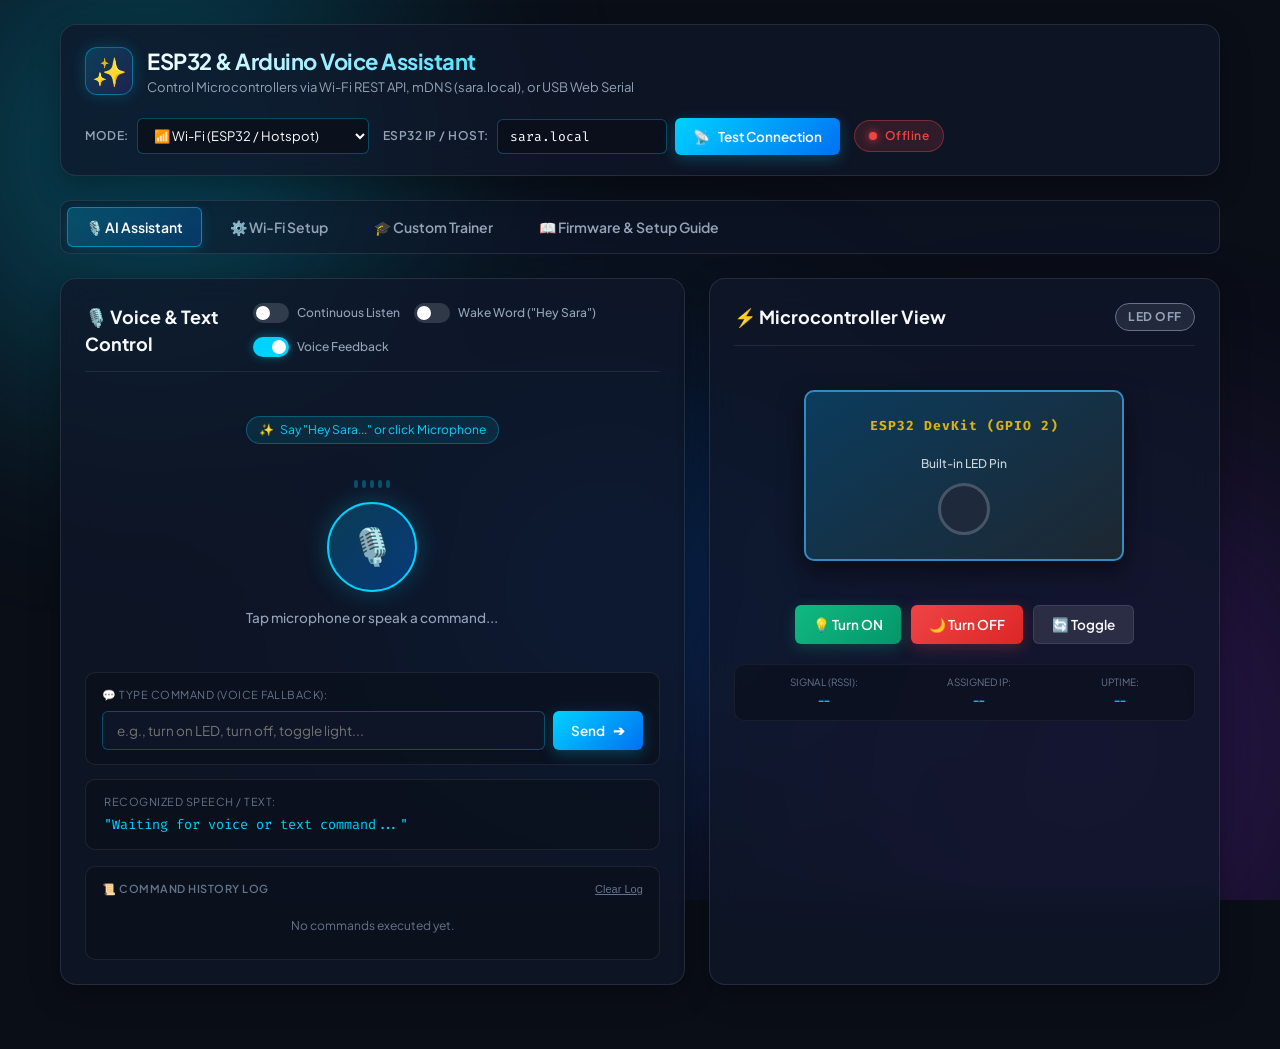
==== index.html @ 235792b2 "Add files via upload" ====
<!DOCTYPE html>
<html lang="en">
<head>
  <meta charset="UTF-8">
  <meta name="viewport" content="width=device-width, initial-scale=1.0">
  <title>ESP32 & Arduino AI Voice Assistant</title>
  <link rel="stylesheet" href="styles.css">
  <link rel="preconnect" href="https://fonts.googleapis.com">
  <link rel="preconnect" href="https://fonts.gstatic.com" crossorigin>
  <link href="https://fonts.googleapis.com/css2?family=Fira+Code:wght@400;500;600;700&family=Plus+Jakarta+Sans:wght@300;400;500;600;700;800&display=swap" rel="stylesheet">
</head>
<body>
  <!-- Animated Ambient Background -->
  <div class="app-background">
    <div class="bg-glow blob-1"></div>
    <div class="bg-glow blob-2"></div>
    <div class="bg-glow blob-3"></div>
  </div>

  <div class="app-container">
    <!-- Header Bar -->
    <header class="app-header">
      <div class="brand">
        <div class="logo-icon">✨</div>
        <div>
          <h1>ESP32 & Arduino Voice Assistant</h1>
          <p class="subtitle">Control Microcontrollers via Wi-Fi REST API, mDNS (sara.local), or USB Web Serial</p>
        </div>
      </div>

      <!-- Connection Mode & Status Bar -->
      <div class="connection-bar">
        <div class="control-mode-selector">
          <label for="connectionMode">Mode:</label>
          <select id="connectionMode" class="custom-select">
            <option value="wifi" selected>📶 Wi-Fi (ESP32 / Hotspot)</option>
            <option value="serial">🔌 USB Serial (Arduino / ESP32)</option>
          </select>
        </div>

        <!-- Wi-Fi Controls -->
        <div id="wifiControls" class="ip-selector">
          <label for="espIp">ESP32 IP / Host:</label>
          <input type="text" id="espIp" value="sara.local" placeholder="e.g. sara.local or 192.168.4.1">
          <button id="connectBtn" class="btn btn-primary">
            <span class="btn-icon">📡</span>
            <span class="btn-text">Test Connection</span>
          </button>
        </div>

        <!-- USB Serial Controls -->
        <div id="serialControls" class="serial-btn-container" style="display: none;">
          <select id="baudRateSelect" class="custom-select" style="width: 110px;">
            <option value="115200" selected>115200 Baud</option>
            <option value="9600">9600 Baud</option>
          </select>
          <button id="serialConnectBtn" class="btn btn-primary">
            <span class="btn-icon">🔌</span>
            <span class="btn-text">Connect USB</span>
          </button>
        </div>

        <!-- Connection Status Badge -->
        <div id="connectionStatusBadge" class="status-badge disconnected">
          <span class="status-dot"></span>
          <span id="statusBadgeText" class="status-text">Offline</span>
        </div>
      </div>
    </header>

    <!-- Navigation Tabs -->
    <nav class="nav-tabs">
      <button class="tab-btn active" data-tab="assistant">🎙️ AI Assistant</button>
      <button class="tab-btn" data-tab="wifi-setup">⚙️ Wi-Fi Setup</button>
      <button class="tab-btn" data-tab="trainer">🎓 Custom Trainer</button>
      <button class="tab-btn" data-tab="guide">📖 Firmware & Setup Guide</button>
    </nav>

    <!-- Main Content -->
    <main class="main-content">

      <!-- TAB 1: AI Assistant -->
      <section id="tab-assistant" class="tab-content active">
        <div class="dashboard-grid">
          <!-- Voice Control Card -->
          <div class="card glass-card voice-card">
            <div class="card-header">
              <h2>🎙️ Voice & Text Control</h2>
              <div class="header-toggles">
                <label class="toggle-switch" title="Keep microphone active continuously">
                  <input type="checkbox" id="continuousListenToggle">
                  <span class="slider"></span>
                  <span class="toggle-label">Continuous Listen</span>
                </label>
                <label class="toggle-switch">
                  <input type="checkbox" id="wakeWordToggle">
                  <span class="slider"></span>
                  <span class="toggle-label">Wake Word ("Hey Sara")</span>
                </label>
                <label class="toggle-switch">
                  <input type="checkbox" id="ttsToggle" checked>
                  <span class="slider"></span>
                  <span class="toggle-label">Voice Feedback</span>
                </label>
              </div>
            </div>

            <div class="voice-center">
              <div id="wakeBadge" class="wake-badge">
                <span class="wake-icon">✨</span>
                <span class="wake-text">Say "Hey Sara..." or click Microphone</span>
              </div>

              <!-- Animated Soundwave Visualizer -->
              <div id="soundwave" class="soundwave-container">
                <div class="bar"></div>
                <div class="bar"></div>
                <div class="bar"></div>
                <div class="bar"></div>
                <div class="bar"></div>
              </div>

              <button id="micBtn" class="mic-button" title="Click to start/stop voice listening">
                <div class="mic-icon">🎙️</div>
              </button>
              <div id="voiceStatus" class="voice-status">Tap microphone or speak a command...</div>
            </div>

            <!-- Text Command Fallback Input -->
            <div class="text-command-box">
              <label for="commandTextInput" class="text-command-label">💬 Type Command (Voice Fallback):</label>
              <div class="input-group">
                <input type="text" id="commandTextInput" placeholder="e.g., turn on LED, turn off, toggle light..." autocomplete="off">
                <button id="sendTextCommandBtn" class="btn btn-primary">
                  <span>Send</span> ➔
                </button>
              </div>
            </div>

            <div class="transcript-box">
              <span class="transcript-label">Recognized Speech / Text:</span>
              <p id="speechTranscript" class="transcript-text">"Waiting for voice or text command..."</p>
            </div>

            <!-- Voice Command History Log -->
            <div class="history-box">
              <div class="history-header">
                <span class="history-label">📜 Command History Log</span>
                <button id="clearHistoryBtn" class="btn-text-link">Clear Log</button>
              </div>
              <div id="voiceHistoryList" class="history-list">
                <div class="history-empty">No commands executed yet.</div>
              </div>
            </div>
          </div>

          <!-- Microcontroller Hardware View -->
          <div class="card glass-card hardware-card">
            <div class="card-header">
              <h2>⚡ Microcontroller View</h2>
              <div id="ledStateTag" class="led-tag off">LED OFF</div>
            </div>
            <div class="hardware-visual">
              <div class="arduino-board">
                <div class="board-label" id="boardLabel">ESP32 DevKit (GPIO 2)</div>
                <div class="led-container">
                  <div class="pin-label">Built-in LED Pin</div>
                  <div id="visualLed" class="virtual-led off">
                    <div class="led-glow"></div>
                  </div>
                </div>
              </div>
            </div>

            <!-- Manual Control Buttons -->
            <div class="manual-controls">
              <div class="btn-group">
                <button id="btnLedOn" class="btn btn-success">💡 Turn ON</button>
                <button id="btnLedOff" class="btn btn-danger">🌙 Turn OFF</button>
                <button id="btnLedToggle" class="btn btn-secondary">🔄 Toggle</button>
              </div>
            </div>

            <!-- Hardware Telemetry info -->
            <div class="telemetry-box" id="telemetryBox">
              <div class="telemetry-item">
                <span class="telemetry-label">Signal (RSSI):</span>
                <span id="telemetryRssi" class="telemetry-val">--</span>
              </div>
              <div class="telemetry-item">
                <span class="telemetry-label">Assigned IP:</span>
                <span id="telemetryIp" class="telemetry-val">--</span>
              </div>
              <div class="telemetry-item">
                <span class="telemetry-label">Uptime:</span>
                <span id="telemetryUptime" class="telemetry-val">--</span>
              </div>
            </div>
          </div>
        </div>
      </section>

      <!-- TAB 2: Wi-Fi Setup -->
      <section id="tab-wifi-setup" class="tab-content">
        <div class="card glass-card">
          <div class="card-header">
            <h2>⚙️ Configure ESP32 Wi-Fi Credentials</h2>
            <button id="rebootEsp32Btn" class="btn btn-secondary btn-sm" title="Reboot ESP32 hardware cleanly">
              🔄 Reboot Device
            </button>
          </div>
          <p class="subtitle" style="margin-bottom: 20px;">
            Send your Home Wi-Fi or Mobile Hotspot credentials directly to your ESP32 board over Wi-Fi or USB Serial.
            The board will save credentials to non-volatile flash storage and reboot cleanly.
          </p>

          <form id="wifiSetupForm">
            <div class="form-group">
              <label for="wifiSsid">Wi-Fi / Hotspot Network Name (SSID):</label>
              <input type="text" id="wifiSsid" placeholder="e.g. Home_WiFi or MyPhoneHotspot" required>
            </div>

            <div class="form-group">
              <label for="wifiPassword">Wi-Fi / Hotspot Password:</label>
              <input type="password" id="wifiPassword" placeholder="Password (leave empty if open network)">
            </div>

            <button type="submit" id="wifiSubmitBtn" class="btn btn-primary" style="width: 100%; margin-top: 10px;">
              📶 Save Credentials & Reboot ESP32
            </button>
          </form>

          <div id="wifiStatusMsg"></div>

          <div class="info-alert">
            <strong>Step-by-Step Wireless Setup & Auto-Reboot:</strong>
            <div class="guide-steps" style="margin-top: 12px;">
              <div class="step-card">
                <div class="step-num">1</div>
                <div class="step-content">
                  <strong>Power on ESP32</strong>
                  <p>Flash the updated ESP32 firmware from the Firmware Guide tab and power on your board.</p>
                </div>
              </div>
              <div class="step-card">
                <div class="step-num">2</div>
                <div class="step-content">
                  <strong>Connect to Access Point</strong>
                  <p>Connect your computer or phone to Wi-Fi: <code>ESP32_Sara_Setup</code> (Password: <code>12345678</code>).</p>
                </div>
              </div>
              <div class="step-card">
                <div class="step-num">3</div>
                <div class="step-content">
                  <strong>Send Credentials & Auto Reboot</strong>
                  <p>Set IP address to <code>192.168.4.1</code>, click <strong>Test Connection</strong>, enter your SSID/Password above, and submit. The board will reboot and register as <code>http://sara.local</code> on your Wi-Fi!</p>
                </div>
              </div>
            </div>
          </div>
        </div>
      </section>

      <!-- TAB 3: Custom Voice Trainer -->
      <section id="tab-trainer" class="tab-content">
        <div class="card glass-card">
          <div class="card-header">
            <h2>🎓 Custom Voice Command Trainer</h2>
          </div>
          <p class="subtitle" style="margin-bottom: 20px;">
            Add custom phrases and trigger actions (stored locally in your browser).
          </p>

          <form id="trainerForm">
            <div class="form-group">
              <label for="customPhrase">Spoken Phrase (Keyword or Trigger):</label>
              <input type="text" id="customPhrase" placeholder="e.g. ignite the lights, turn on matrix, night mode" required>
            </div>

            <div class="form-group">
              <label for="customAction">Trigger Action:</label>
              <select id="customAction">
                <option value="ON">💡 Turn LED ON</option>
                <option value="OFF">🌙 Turn LED OFF</option>
                <option value="TOGGLE">🔄 Toggle LED State</option>
              </select>
            </div>

            <button type="submit" id="addPhraseBtn" class="btn btn-primary">
              ➕ Add Command Rule
            </button>
          </form>

          <div id="trainerToast"></div>

          <div style="margin-top: 30px;">
            <h3 style="font-size: 16px; margin-bottom: 14px;">Active Voice Rules:</h3>
            <div id="phraseList">
              <!-- Dynamically populated via app.js -->
            </div>
          </div>
        </div>
      </section>

      <!-- TAB 4: Firmware & Setup Guide -->
      <section id="tab-guide" class="tab-content">
        <div class="setup-guide-container">
          <!-- ESP32 Instructions & Firmware Code -->
          <div class="card glass-card">
            <div class="card-header">
              <h2>📖 ESP32 DevKit Wiring & Firmware (with mDNS & Auto-Reboot)</h2>
            </div>
            
            <div class="guide-steps">
              <div class="step-card">
                <div class="step-num">1</div>
                <div class="step-content">
                  <strong>ESP32 Hardware Wiring</strong>
                  <p>The built-in LED on ESP32 DevKit is connected to <strong>GPIO 2</strong>. For external LED control, connect an LED with a 220Ω resistor between <strong>GPIO 2</strong> and <strong>GND</strong>.</p>
                </div>
              </div>

              <div class="step-card">
                <div class="step-num">2</div>
                <div class="step-content">
                  <strong>Flash Code via Arduino IDE</strong>
                  <p>In Arduino IDE, select <code>ESP32 Dev Module</code>, set Baud to <code>115200</code>, copy the code below, and click <strong>Upload</strong>. Open Serial Monitor (115200) to see connection logs.</p>
                </div>
              </div>
            </div>

            <div class="code-card">
              <div class="code-header">
                <span>📄 esp32_voice_assistant.ino</span>
                <button id="copyEsp32CodeBtn" class="btn btn-sm btn-primary">📋 Copy ESP32 Code</button>
              </div>
              <pre class="code-block"><code id="esp32CodeBlock">/*
  ========================================================================
  ESP32 AI Voice Assistant Firmware
  Features:
    - Non-Volatile Preferences storage for Wi-Fi SSID & Password
    - Automatic ESP.restart() after credential updates
    - mDNS support: Access via http://sara.local
    - Dual SoftAP + Station WiFi Mode with auto-reconnect fallback
    - Web Server REST API (/status, /led/on, /led/off, /led/toggle, /wifi/save, /reboot)
    - USB Web Serial command processor (115200 Baud)
  ========================================================================
*/
#include &lt;WiFi.h&gt;
#include &lt;WebServer.h&gt;
#include &lt;Preferences.h&gt;
#include &lt;ESPmDNS.h&gt;

#define LED_PIN 2

WebServer server(80);
Preferences preferences;

bool ledState = false;
String wifiSSID = "";
String wifiPASS = "";
unsigned long bootTime = 0;

void setLed(bool state) {
  ledState = state;
  digitalWrite(LED_PIN, ledState ? HIGH : LOW);
}

void sendCORSHeader() {
  server.sendHeader("Access-Control-Allow-Origin", "*");
  server.sendHeader("Access-Control-Allow-Methods", "GET, POST, OPTIONS");
  server.sendHeader("Access-Control-Allow-Headers", "*");
}

void handleStatus() {
  sendCORSHeader();
  unsigned long uptimeSec = (millis() - bootTime) / 1000;
  int rssi = WiFi.status() == WL_CONNECTED ? WiFi.RSSI() : 0;
  String ipStr = WiFi.status() == WL_CONNECTED ? WiFi.localIP().toString() : WiFi.softAPIP().toString();

  String json = "{";
  json += "\"status\":\"online\",";
  json += "\"led\":" + String(ledState ? 1 : 0) + ",";
  json += "\"wifi_connected\":" + String(WiFi.status() == WL_CONNECTED ? "true" : "false") + ",";
  json += "\"ip\":\"" + ipStr + "\",";
  json += "\"rssi\":" + String(rssi) + ",";
  json += "\"uptime\":" + String(uptimeSec);
  json += "}";

  server.send(200, "application/json", json);
}

void handleLedOn() {
  setLed(true);
  handleStatus();
}

void handleLedOff() {
  setLed(false);
  handleStatus();
}

void handleLedToggle() {
  setLed(!ledState);
  handleStatus();
}

void handleReboot() {
  sendCORSHeader();
  server.send(200, "application/json", "{\"status\":\"rebooting\",\"message\":\"ESP32 is restarting...\"}");
  delay(1000);
  ESP.restart();
}

void handleWifiSave() {
  sendCORSHeader();
  if (server.hasArg("ssid")) {
    wifiSSID = server.arg("ssid");
    wifiPASS = server.hasArg("pass") ? server.arg("pass") : "";

    preferences.begin("wifi_config", false);
    preferences.putString("ssid", wifiSSID);
    preferences.putString("pass", wifiPASS);
    preferences.end();

    server.send(200, "application/json", "{\"status\":\"saved\",\"message\":\"Credentials saved! ESP32 is restarting now...\"}");
    
    Serial.println("Wi-Fi Credentials Saved. Restarting ESP32...");
    delay(1500);
    ESP.restart();
  } else {
    server.send(400, "application/json", "{\"error\":\"Missing ssid parameter\"}");
  }
}

void setup() {
  Serial.begin(115200);
  pinMode(LED_PIN, OUTPUT);
  digitalWrite(LED_PIN, LOW);
  bootTime = millis();

  // Load saved Wi-Fi credentials from Flash Preferences
  preferences.begin("wifi_config", true);
  wifiSSID = preferences.getString("ssid", "");
  wifiPASS = preferences.getString("pass", "");
  preferences.end();

  // Enable AP Mode for initial setup
  WiFi.mode(WIFI_AP_STA);
  WiFi.softAP("ESP32_Sara_Setup", "12345678");
  Serial.println("------------------------------------------");
  Serial.println("SoftAP Started: ESP32_Sara_Setup (Pass: 12345678)");
  Serial.println("AP IP address: " + WiFi.softAPIP().toString());

  // If Wi-Fi credentials saved, attempt to connect to router
  if (wifiSSID.length() &gt; 0) {
    Serial.println("Connecting to Wi-Fi SSID: " + wifiSSID);
    WiFi.begin(wifiSSID.c_str(), wifiPASS.c_str());

    int attempts = 0;
    while (WiFi.status() != WL_CONNECTED &amp;&amp; attempts &lt; 20) {
      delay(500);
      Serial.print(".");
      attempts++;
    }

    if (WiFi.status() == WL_CONNECTED) {
      Serial.println("\n✅ Wi-Fi Connected!");
      Serial.println("Station IP: " + WiFi.localIP().toString());
    } else {
      Serial.println("\n⚠️ Wi-Fi connection timed out. SoftAP remains active.");
    }
  }

  // Start mDNS responder (allows http://sara.local access)
  if (MDNS.begin("sara")) {
    Serial.println("✨ mDNS responder started: http://sara.local");
  }

  // Define HTTP REST endpoints
  server.on("/status", HTTP_GET, handleStatus);
  server.on("/led/on", HTTP_GET, handleLedOn);
  server.on("/led/off", HTTP_GET, handleLedOff);
  server.on("/led/toggle", HTTP_GET, handleLedToggle);
  server.on("/wifi/save", HTTP_GET, handleWifiSave);
  server.on("/reboot", HTTP_GET, handleReboot);

  // Enable CORS preflight OPTIONS request handling
  server.onNotFound([]() {
    if (server.method() == HTTP_OPTIONS) {
      sendCORSHeader();
      server.send(204);
    } else {
      server.send(404, "text/plain", "Not found");
    }
  });

  server.begin();
  Serial.println("🚀 HTTP Web Server Started.");
  Serial.println("------------------------------------------");
}

void loop() {
  server.handleClient();

  // Process incoming USB Serial commands
  if (Serial.available() &gt; 0) {
    String cmd = Serial.readStringUntil('\n');
    cmd.trim();
    cmd.toUpperCase();

    if (cmd == "LED_ON" || cmd == "ON" || cmd == "1") {
      setLed(true);
      Serial.println("STATUS:ON");
    } else if (cmd == "LED_OFF" || cmd == "OFF" || cmd == "0") {
      setLed(false);
      Serial.println("STATUS:OFF");
    } else if (cmd == "LED_TOGGLE" || cmd == "TOGGLE") {
      setLed(!ledState);
      Serial.println(ledState ? "STATUS:ON" : "STATUS:OFF");
    } else if (cmd == "STATUS") {
      Serial.println(ledState ? "STATUS:ON" : "STATUS:OFF");
    } else if (cmd == "REBOOT") {
      Serial.println("Rebooting ESP32...");
      delay(500);
      ESP.restart();
    } else if (cmd.startsWith("WIFI:")) {
      int commaPos = cmd.indexOf(',');
      if (commaPos &gt; 5) {
        String ssid = cmd.substring(5, commaPos);
        String pass = cmd.substring(commaPos + 1);
        preferences.begin("wifi_config", false);
        preferences.putString("ssid", ssid);
        preferences.putString("pass", pass);
        preferences.end();
        Serial.println("WIFI_SAVED:" + ssid + ". Restarting...");
        delay(1000);
        ESP.restart();
      }
    }
  }
}</code></pre>
            </div>
          </div>

          <!-- Arduino Uno Instructions & Firmware Code -->
          <div class="card glass-card">
            <div class="card-header">
              <h2>🔌 Arduino Uno / Nano USB Serial Firmware</h2>
            </div>
            
            <p style="color: var(--text-muted); font-size: 14px; margin-bottom: 15px;">
              If using an Arduino Uno or Nano (ATmega328P without Wi-Fi), connect via USB cable, set baud rate to <code>115200</code> or <code>9600</code>, and upload the sketch below.
            </p>

            <div class="code-card">
              <div class="code-header">
                <span>📄 arduino_led_control.ino</span>
                <button id="copyArduinoCodeBtn" class="btn btn-sm btn-primary">📋 Copy Arduino Code</button>
              </div>
              <pre class="code-block"><code id="arduinoCodeBlock">/*
  Arduino Uno / Nano AI Voice Assistant - Web Serial Sketch
  Baud rate: 115200
*/
const int LED_PIN = LED_BUILTIN; // Pin 13 on Arduino Uno
bool ledState = false;

void setup() {
  Serial.begin(115200);
  pinMode(LED_PIN, OUTPUT);
  digitalWrite(LED_PIN, LOW);
  Serial.println("ARDUINO UNO VOICE CONTROL READY");
  Serial.println("STATUS:OFF");
}

void loop() {
  if (Serial.available() &gt; 0) {
    String input = Serial.readStringUntil('\n');
    input.trim();
    input.toUpperCase();

    if (input == "1" || input == "ON" || input == "LED_ON") {
      setLedState(true);
    } else if (input == "0" || input == "OFF" || input == "LED_OFF") {
      setLedState(false);
    } else if (input == "TOGGLE" || input == "T" || input == "LED_TOGGLE") {
      setLedState(!ledState);
    } else if (input == "STATUS" || input == "S") {
      reportStatus();
    }
  }
}

void setLedState(bool state) {
  ledState = state;
  digitalWrite(LED_PIN, ledState ? HIGH : LOW);
  reportStatus();
}

void reportStatus() {
  if (ledState) {
    Serial.println("STATUS:ON");
  } else {
    Serial.println("STATUS:OFF");
  }
}</code></pre>
            </div>
          </div>
        </div>
      </section>

    </main>
  </div>

  <script src="app.js"></script>
</body>
</html>
---- styles.css ----
/* ==========================================================================
   ESP32 / Arduino AI Voice Assistant - Modern Dark Glassmorphic Theme
   ========================================================================== */

:root {
  --bg-dark: #0a0e17;
  --card-bg: rgba(15, 23, 42, 0.75);
  --card-border: rgba(255, 255, 255, 0.1);
  --glass-glow: rgba(0, 210, 255, 0.15);
  
  --primary: #00d2ff;
  --primary-hover: #00b4db;
  --primary-glow: rgba(0, 210, 255, 0.4);
  
  --success: #10b981;
  --success-glow: rgba(16, 185, 129, 0.4);
  --danger: #ef4444;
  --danger-glow: rgba(239, 68, 68, 0.4);
  --warning: #f59e0b;
  
  --text-main: #f8fafc;
  --text-muted: #94a3b8;
  --text-dim: #64748b;
  
  --font-sans: 'Plus Jakarta Sans', -apple-system, BlinkMacSystemFont, sans-serif;
  --font-mono: 'Fira Code', monospace;
  
  --radius-lg: 16px;
  --radius-md: 10px;
  --radius-sm: 6px;
  
  --transition: all 0.25s cubic-bezier(0.4, 0, 0.2, 1);
}

/* --- Base & Reset --- */
* {
  box-sizing: border-box;
  margin: 0;
  padding: 0;
}

body {
  font-family: var(--font-sans);
  background-color: var(--bg-dark);
  color: var(--text-main);
  min-height: 100vh;
  position: relative;
  overflow-x: hidden;
  line-height: 1.5;
}

/* --- Ambient Animated Background --- */
.app-background {
  position: fixed;
  inset: 0;
  z-index: -1;
  overflow: hidden;
  pointer-events: none;
}

.bg-glow {
  position: absolute;
  border-radius: 50%;
  filter: blur(120px);
  opacity: 0.25;
  animation: floatBlob 20s infinite alternate ease-in-out;
}

.blob-1 {
  width: 500px;
  height: 500px;
  background: #00d2ff;
  top: -100px;
  left: -100px;
}

.blob-2 {
  width: 600px;
  height: 600px;
  background: #7928ca;
  bottom: -150px;
  right: -100px;
  animation-delay: -7s;
}

.blob-3 {
  width: 450px;
  height: 450px;
  background: #0070f3;
  top: 40%;
  left: 30%;
  animation-delay: -14s;
}

@keyframes floatBlob {
  0% { transform: translate(0, 0) scale(1); }
  50% { transform: translate(60px, 40px) scale(1.1); }
  100% { transform: translate(-40px, 80px) scale(0.9); }
}

/* --- Layout Container --- */
.app-container {
  max-width: 1200px;
  margin: 0 auto;
  padding: 24px 20px 40px 20px;
}

/* --- Header --- */
.app-header {
  display: flex;
  flex-wrap: wrap;
  align-items: center;
  justify-content: space-between;
  gap: 20px;
  padding: 20px 24px;
  background: var(--card-bg);
  backdrop-filter: blur(16px);
  -webkit-backdrop-filter: blur(16px);
  border: 1px solid var(--card-border);
  border-radius: var(--radius-lg);
  margin-bottom: 24px;
  box-shadow: 0 10px 30px rgba(0, 0, 0, 0.3);
}

.brand {
  display: flex;
  align-items: center;
  gap: 14px;
}

.logo-icon {
  font-size: 28px;
  width: 48px;
  height: 48px;
  border-radius: 12px;
  background: linear-gradient(135deg, rgba(0, 210, 255, 0.2), rgba(121, 40, 202, 0.2));
  border: 1px solid rgba(0, 210, 255, 0.4);
  display: flex;
  align-items: center;
  justify-content: center;
  box-shadow: 0 0 15px rgba(0, 210, 255, 0.2);
}

.brand h1 {
  font-size: 22px;
  font-weight: 700;
  letter-spacing: -0.5px;
  background: linear-gradient(135deg, #ffffff 0%, var(--primary) 100%);
  -webkit-background-clip: text;
  -webkit-text-fill-color: transparent;
}

.subtitle {
  font-size: 13px;
  color: var(--text-muted);
}

/* --- Connection Bar --- */
.connection-bar {
  display: flex;
  align-items: center;
  gap: 14px;
  flex-wrap: wrap;
}

.control-mode-selector,
.ip-selector,
.serial-btn-container {
  display: flex;
  align-items: center;
  gap: 8px;
}

.control-mode-selector label,
.ip-selector label {
  font-size: 12px;
  font-weight: 600;
  color: var(--text-muted);
  text-transform: uppercase;
  letter-spacing: 0.5px;
}

.custom-select,
.ip-selector input {
  background: rgba(10, 15, 26, 0.8);
  border: 1px solid rgba(0, 210, 255, 0.3);
  color: #fff;
  padding: 8px 12px;
  border-radius: var(--radius-sm);
  font-family: var(--font-sans);
  font-size: 13px;
  outline: none;
  transition: var(--transition);
}

.ip-selector input {
  font-family: var(--font-mono);
  width: 170px;
}

.custom-select:focus,
.custom-select:hover,
.ip-selector input:focus {
  border-color: var(--primary);
  box-shadow: 0 0 10px var(--primary-glow);
}

.custom-select option {
  background: #0f172a;
  color: #fff;
}

/* Status Badge */
.status-badge {
  display: inline-flex;
  align-items: center;
  gap: 8px;
  padding: 6px 14px;
  border-radius: 20px;
  font-size: 12px;
  font-weight: 600;
  letter-spacing: 0.5px;
  transition: var(--transition);
}

.status-dot {
  width: 8px;
  height: 8px;
  border-radius: 50%;
}

.status-badge.connected {
  background: rgba(16, 185, 129, 0.15);
  border: 1px solid rgba(16, 185, 129, 0.4);
  color: var(--success);
}

.status-badge.connected .status-dot {
  background: var(--success);
  box-shadow: 0 0 10px var(--success);
}

.status-badge.disconnected {
  background: rgba(239, 68, 68, 0.15);
  border: 1px solid rgba(239, 68, 68, 0.4);
  color: var(--danger);
}

.status-badge.disconnected .status-dot {
  background: var(--danger);
  box-shadow: 0 0 8px var(--danger);
}

/* --- Navigation Tabs --- */
.nav-tabs {
  display: flex;
  gap: 10px;
  margin-bottom: 24px;
  background: rgba(15, 23, 42, 0.5);
  padding: 6px;
  border-radius: var(--radius-md);
  border: 1px solid var(--card-border);
  overflow-x: auto;
}

.tab-btn {
  background: transparent;
  border: none;
  color: var(--text-muted);
  padding: 10px 18px;
  font-family: var(--font-sans);
  font-size: 14px;
  font-weight: 600;
  border-radius: var(--radius-sm);
  cursor: pointer;
  transition: var(--transition);
  white-space: nowrap;
  display: flex;
  align-items: center;
  gap: 8px;
}

.tab-btn:hover {
  color: var(--text-main);
  background: rgba(255, 255, 255, 0.05);
}

.tab-btn.active {
  color: #fff;
  background: linear-gradient(135deg, rgba(0, 210, 255, 0.25), rgba(0, 112, 243, 0.25));
  border: 1px solid rgba(0, 210, 255, 0.5);
  box-shadow: 0 4px 15px rgba(0, 210, 255, 0.15);
}

/* --- Main Content Grid --- */
.tab-content {
  display: none;
  opacity: 0;
  transform: translateY(10px);
  transition: opacity 0.3s ease, transform 0.3s ease;
}

.tab-content.active {
  display: block;
  opacity: 1;
  transform: translateY(0);
}

.dashboard-grid {
  display: grid;
  grid-template-columns: 1.1fr 0.9fr;
  gap: 24px;
}

@media (max-width: 900px) {
  .dashboard-grid {
    grid-template-columns: 1fr;
  }
}

/* --- Glass Cards --- */
.card {
  background: var(--card-bg);
  backdrop-filter: blur(16px);
  -webkit-backdrop-filter: blur(16px);
  border: 1px solid var(--card-border);
  border-radius: var(--radius-lg);
  padding: 24px;
  box-shadow: 0 10px 30px rgba(0, 0, 0, 0.3);
  margin-bottom: 24px;
}

.card-header {
  display: flex;
  justify-content: space-between;
  align-items: center;
  margin-bottom: 20px;
  padding-bottom: 14px;
  border-bottom: 1px solid rgba(255, 255, 255, 0.08);
}

.card-header h2 {
  font-size: 18px;
  font-weight: 700;
  display: flex;
  align-items: center;
  gap: 10px;
  color: var(--text-main);
}

.header-toggles {
  display: flex;
  align-items: center;
  gap: 14px;
  flex-wrap: wrap;
}

/* --- Toggle Switches --- */
.toggle-switch {
  display: inline-flex;
  align-items: center;
  gap: 8px;
  cursor: pointer;
  user-select: none;
}

.toggle-switch input {
  display: none;
}

.toggle-switch .slider {
  width: 36px;
  height: 20px;
  background: rgba(255, 255, 255, 0.15);
  border-radius: 20px;
  position: relative;
  transition: var(--transition);
}

.toggle-switch .slider::before {
  content: '';
  position: absolute;
  width: 14px;
  height: 14px;
  border-radius: 50%;
  background: #fff;
  top: 3px;
  left: 3px;
  transition: var(--transition);
}

.toggle-switch input:checked + .slider {
  background: var(--primary);
  box-shadow: 0 0 10px var(--primary-glow);
}

.toggle-switch input:checked + .slider::before {
  transform: translateX(16px);
}

.toggle-label {
  font-size: 12px;
  color: var(--text-muted);
  font-weight: 500;
}

/* --- Voice Control Center --- */
.voice-center {
  display: flex;
  flex-direction: column;
  align-items: center;
  justify-content: center;
  padding: 24px 10px;
  text-align: center;
}

.wake-badge {
  display: inline-flex;
  align-items: center;
  gap: 6px;
  background: rgba(0, 210, 255, 0.1);
  border: 1px solid rgba(0, 210, 255, 0.3);
  padding: 4px 12px;
  border-radius: 20px;
  font-size: 12px;
  color: var(--primary);
  margin-bottom: 16px;
}

/* Soundwave Equalizer Animation */
.soundwave-container {
  display: flex;
  align-items: flex-end;
  justify-content: center;
  gap: 4px;
  height: 28px;
  margin-bottom: 14px;
  opacity: 0.3;
  transition: var(--transition);
}

.soundwave-container.active {
  opacity: 1;
}

.soundwave-container .bar {
  width: 4px;
  height: 8px;
  background: var(--primary);
  border-radius: 4px;
  transition: height 0.15s ease;
}

.soundwave-container.active .bar {
  animation: soundwave 1s infinite ease-in-out alternate;
}

.soundwave-container.active .bar:nth-child(1) { animation-delay: 0.1s; }
.soundwave-container.active .bar:nth-child(2) { animation-delay: 0.3s; }
.soundwave-container.active .bar:nth-child(3) { animation-delay: 0.2s; }
.soundwave-container.active .bar:nth-child(4) { animation-delay: 0.4s; }
.soundwave-container.active .bar:nth-child(5) { animation-delay: 0.15s; }

@keyframes soundwave {
  0% { height: 6px; background: var(--primary); }
  50% { height: 26px; background: #38bdf8; }
  100% { height: 12px; background: #818cf8; }
}

.mic-button {
  width: 90px;
  height: 90px;
  border-radius: 50%;
  background: linear-gradient(135deg, rgba(0, 210, 255, 0.2), rgba(0, 112, 243, 0.4));
  border: 2px solid var(--primary);
  color: #fff;
  font-size: 36px;
  cursor: pointer;
  position: relative;
  display: flex;
  align-items: center;
  justify-content: center;
  transition: var(--transition);
  box-shadow: 0 0 25px rgba(0, 210, 255, 0.25);
  margin-bottom: 16px;
}

.mic-button:hover {
  transform: scale(1.05);
  box-shadow: 0 0 35px rgba(0, 210, 255, 0.4);
}

.mic-button.active {
  background: linear-gradient(135deg, #ef4444, #dc2626);
  border-color: #f87171;
  animation: micPulse 1.5s infinite;
}

@keyframes micPulse {
  0% { box-shadow: 0 0 0 0 rgba(239, 68, 68, 0.7); }
  70% { box-shadow: 0 0 0 20px rgba(239, 68, 68, 0); }
  100% { box-shadow: 0 0 0 0 rgba(239, 68, 68, 0); }
}

.voice-status {
  font-size: 13.5px;
  color: var(--text-muted);
  min-height: 24px;
  font-weight: 500;
}

/* Text Command Input Fallback Box */
.text-command-box {
  margin-top: 16px;
  background: rgba(10, 15, 26, 0.6);
  border: 1px solid rgba(255, 255, 255, 0.08);
  padding: 14px 16px;
  border-radius: var(--radius-md);
}

.text-command-label {
  display: block;
  font-size: 11px;
  text-transform: uppercase;
  letter-spacing: 0.5px;
  color: var(--text-dim);
  margin-bottom: 8px;
}

.input-group {
  display: flex;
  gap: 8px;
}

.input-group input {
  flex: 1;
  background: rgba(15, 23, 42, 0.8);
  border: 1px solid rgba(0, 210, 255, 0.3);
  padding: 10px 14px;
  border-radius: var(--radius-sm);
  color: #fff;
  font-family: var(--font-sans);
  font-size: 13.5px;
  outline: none;
  transition: var(--transition);
}

.input-group input:focus {
  border-color: var(--primary);
  box-shadow: 0 0 10px var(--primary-glow);
}

.transcript-box {
  background: rgba(10, 15, 26, 0.6);
  border: 1px solid rgba(255, 255, 255, 0.08);
  padding: 14px 18px;
  border-radius: var(--radius-md);
  margin-top: 14px;
}

.transcript-label {
  display: block;
  font-size: 11px;
  text-transform: uppercase;
  letter-spacing: 0.5px;
  color: var(--text-dim);
  margin-bottom: 4px;
}

.transcript-text {
  font-family: var(--font-mono);
  font-size: 13.5px;
  color: var(--primary);
}

/* History Box */
.history-box {
  margin-top: 16px;
  background: rgba(10, 15, 26, 0.6);
  border: 1px solid rgba(255, 255, 255, 0.08);
  padding: 14px 16px;
  border-radius: var(--radius-md);
}

.history-header {
  display: flex;
  justify-content: space-between;
  align-items: center;
  margin-bottom: 10px;
}

.history-label {
  font-size: 11px;
  text-transform: uppercase;
  letter-spacing: 0.5px;
  color: var(--text-dim);
  font-weight: 600;
}

.btn-text-link {
  background: none;
  border: none;
  color: var(--text-dim);
  font-size: 11px;
  cursor: pointer;
  text-decoration: underline;
}

.btn-text-link:hover {
  color: var(--danger);
}

.history-list {
  max-height: 140px;
  overflow-y: auto;
  display: flex;
  flex-direction: column;
  gap: 6px;
}

.history-item {
  display: flex;
  justify-content: space-between;
  align-items: center;
  background: rgba(15, 23, 42, 0.8);
  padding: 6px 12px;
  border-radius: var(--radius-sm);
  font-size: 12px;
  border: 1px solid rgba(255, 255, 255, 0.04);
}

.history-cmd {
  font-family: var(--font-mono);
  color: var(--text-main);
}

.history-time {
  font-size: 10px;
  color: var(--text-dim);
}

.history-badge {
  font-size: 10px;
  font-weight: 700;
  padding: 2px 6px;
  border-radius: 4px;
  text-transform: uppercase;
}

.history-empty {
  font-size: 12px;
  color: var(--text-dim);
  text-align: center;
  padding: 10px;
}

/* --- Hardware View --- */
.led-tag {
  padding: 4px 12px;
  border-radius: 20px;
  font-size: 12px;
  font-weight: 700;
  letter-spacing: 0.5px;
}

.led-tag.on {
  background: rgba(16, 185, 129, 0.2);
  color: var(--success);
  border: 1px solid var(--success);
  box-shadow: 0 0 10px var(--success-glow);
}

.led-tag.off {
  background: rgba(148, 163, 184, 0.15);
  color: var(--text-muted);
  border: 1px solid var(--text-dim);
}

.hardware-visual {
  display: flex;
  justify-content: center;
  padding: 24px 10px;
}

.arduino-board {
  width: 100%;
  max-width: 320px;
  background: linear-gradient(145deg, #0b3c5d, #1d2731);
  border: 2px solid #328cc1;
  border-radius: var(--radius-md);
  padding: 24px;
  position: relative;
  box-shadow: 0 10px 25px rgba(0, 0, 0, 0.5);
  text-align: center;
}

.board-label {
  font-family: var(--font-mono);
  font-size: 13px;
  font-weight: 700;
  color: #d9b310;
  letter-spacing: 1px;
  margin-bottom: 20px;
}

.led-container {
  display: flex;
  flex-direction: column;
  align-items: center;
  gap: 10px;
}

.pin-label {
  font-size: 12px;
  color: #c9d6df;
  font-weight: 500;
}

.virtual-led {
  width: 52px;
  height: 52px;
  border-radius: 50%;
  background: #334155;
  border: 3px solid #64748b;
  position: relative;
  transition: var(--transition);
}

.virtual-led.on {
  background: #10b981;
  border-color: #34d399;
  box-shadow: 0 0 35px #10b981, inset 0 0 15px #a7f3d0;
}

.virtual-led.off {
  background: #1e293b;
  border-color: #475569;
}

.manual-controls {
  margin-top: 20px;
}

.btn-group {
  display: flex;
  gap: 10px;
  justify-content: center;
}

.telemetry-box {
  margin-top: 20px;
  display: flex;
  justify-content: space-around;
  background: rgba(10, 15, 26, 0.6);
  padding: 10px;
  border-radius: var(--radius-md);
  border: 1px solid rgba(255, 255, 255, 0.05);
}

.telemetry-item {
  display: flex;
  flex-direction: column;
  align-items: center;
  gap: 2px;
}

.telemetry-label {
  font-size: 10px;
  color: var(--text-dim);
  text-transform: uppercase;
}

.telemetry-val {
  font-family: var(--font-mono);
  font-size: 12px;
  color: var(--primary);
  font-weight: 600;
}

/* --- Button System --- */
.btn {
  display: inline-flex;
  align-items: center;
  justify-content: center;
  gap: 8px;
  padding: 10px 18px;
  font-family: var(--font-sans);
  font-size: 13.5px;
  font-weight: 600;
  border-radius: var(--radius-sm);
  border: none;
  cursor: pointer;
  transition: var(--transition);
  text-decoration: none;
}

.btn-primary {
  background: linear-gradient(135deg, var(--primary), #0070f3);
  color: #fff;
  box-shadow: 0 4px 15px rgba(0, 210, 255, 0.25);
}

.btn-primary:hover {
  transform: translateY(-2px);
  box-shadow: 0 6px 20px rgba(0, 210, 255, 0.4);
}

.btn-success {
  background: linear-gradient(135deg, #10b981, #059669);
  color: #fff;
  box-shadow: 0 4px 15px rgba(16, 185, 129, 0.25);
}

.btn-success:hover {
  transform: translateY(-2px);
  box-shadow: 0 6px 20px rgba(16, 185, 129, 0.4);
}

.btn-danger {
  background: linear-gradient(135deg, #ef4444, #dc2626);
  color: #fff;
  box-shadow: 0 4px 15px rgba(239, 68, 68, 0.25);
}

.btn-danger:hover {
  transform: translateY(-2px);
  box-shadow: 0 6px 20px rgba(239, 68, 68, 0.4);
}

.btn-secondary {
  background: rgba(255, 255, 255, 0.1);
  color: var(--text-main);
  border: 1px solid var(--card-border);
}

.btn-secondary:hover {
  background: rgba(255, 255, 255, 0.2);
}

.btn-sm {
  padding: 6px 12px;
  font-size: 12px;
}

/* --- Form Controls --- */
.form-group {
  margin-bottom: 16px;
}

.form-group label {
  display: block;
  font-size: 12px;
  font-weight: 600;
  text-transform: uppercase;
  color: var(--text-muted);
  margin-bottom: 8px;
  letter-spacing: 0.5px;
}

.form-group input,
.form-group select {
  width: 100%;
  padding: 12px 14px;
  background: rgba(10, 15, 26, 0.7);
  border: 1px solid rgba(255, 255, 255, 0.12);
  border-radius: var(--radius-sm);
  color: #fff;
  font-family: var(--font-sans);
  font-size: 14px;
  outline: none;
  transition: var(--transition);
}

.form-group input:focus,
.form-group select:focus {
  border-color: var(--primary);
  box-shadow: 0 0 10px var(--primary-glow);
}

.form-group select option {
  background: #0f172a;
  color: #fff;
}

/* Toast Messages */
.toast-msg {
  padding: 12px 16px;
  border-radius: var(--radius-sm);
  font-size: 13.5px;
  margin-top: 14px;
  animation: fadeIn 0.3s ease;
}

.toast-success {
  background: rgba(16, 185, 129, 0.2);
  border: 1px solid var(--success);
  color: #34d399;
}

.toast-error {
  background: rgba(239, 68, 68, 0.2);
  border: 1px solid var(--danger);
  color: #f87171;
}

@keyframes fadeIn {
  from { opacity: 0; transform: translateY(-6px); }
  to { opacity: 1; transform: translateY(0); }
}

/* --- Active Voice Rules & Delete Buttons --- */
.rule-item {
  display: flex;
  align-items: center;
  justify-content: space-between;
  padding: 12px 16px;
  background: rgba(10, 15, 26, 0.5);
  border: 1px solid rgba(255, 255, 255, 0.06);
  border-radius: var(--radius-sm);
  margin-bottom: 8px;
  transition: var(--transition);
}

.rule-item:hover {
  border-color: rgba(0, 210, 255, 0.3);
  background: rgba(10, 15, 26, 0.8);
}

.rule-phrases {
  font-weight: 500;
  color: #e2e8f0;
}

.rule-action-badge {
  font-size: 12px;
  font-weight: 700;
  padding: 3px 8px;
  border-radius: 4px;
  text-transform: uppercase;
  margin-left: 10px;
}

.action-on {
  background: rgba(16, 185, 129, 0.2);
  color: #34d399;
  border: 1px solid rgba(16, 185, 129, 0.4);
}

.action-off {
  background: rgba(239, 68, 68, 0.2);
  color: #f87171;
  border: 1px solid rgba(239, 68, 68, 0.4);
}

.action-toggle {
  background: rgba(0, 210, 255, 0.2);
  color: #38bdf8;
  border: 1px solid rgba(0, 210, 255, 0.4);
}

.delete-rule-btn {
  background: transparent;
  border: none;
  color: var(--text-dim);
  cursor: pointer;
  padding: 4px 8px;
  border-radius: 4px;
  font-size: 14px;
  transition: var(--transition);
}

.delete-rule-btn:hover {
  color: var(--danger);
  background: rgba(239, 68, 68, 0.15);
}

/* --- Setup Guide Layout & Step Cards --- */
.setup-guide-container {
  display: flex;
  flex-direction: column;
  gap: 24px;
}

.guide-steps {
  display: flex;
  flex-direction: column;
  gap: 14px;
  margin-top: 16px;
}

.step-card {
  display: flex;
  align-items: flex-start;
  gap: 16px;
  background: rgba(10, 15, 26, 0.6);
  border: 1px solid rgba(255, 255, 255, 0.08);
  padding: 16px 20px;
  border-radius: var(--radius-md);
  transition: var(--transition);
}

.step-card:hover {
  border-color: rgba(0, 210, 255, 0.3);
  background: rgba(10, 15, 26, 0.8);
}

.step-num {
  width: 32px;
  height: 32px;
  border-radius: 50%;
  background: linear-gradient(135deg, var(--primary), #0070f3);
  color: #fff;
  font-weight: 700;
  display: flex;
  align-items: center;
  justify-content: center;
  font-size: 14px;
  flex-shrink: 0;
}

.step-content strong {
  display: block;
  font-size: 15px;
  color: #fff;
  margin-bottom: 4px;
}

.step-content p {
  font-size: 13px;
  color: var(--text-muted);
}

/* --- Code Display Cards --- */
.code-card {
  background: #090d16;
  border: 1px solid rgba(255, 255, 255, 0.1);
  border-radius: var(--radius-md);
  overflow: hidden;
  margin-top: 16px;
}

.code-header {
  display: flex;
  justify-content: space-between;
  align-items: center;
  padding: 10px 16px;
  background: rgba(15, 23, 42, 0.9);
  border-bottom: 1px solid rgba(255, 255, 255, 0.08);
  font-family: var(--font-mono);
  font-size: 13px;
  color: var(--primary);
}

.code-block {
  padding: 16px;
  max-height: 400px;
  overflow-y: auto;
  font-family: var(--font-mono);
  font-size: 12.5px;
  line-height: 1.6;
  color: #cbd5e1;
  white-space: pre;
}

/* Info Alert */
.info-alert {
  background: rgba(0, 210, 255, 0.08);
  border: 1px solid rgba(0, 210, 255, 0.25);
  border-radius: var(--radius-md);
  padding: 18px;
  margin-top: 24px;
}
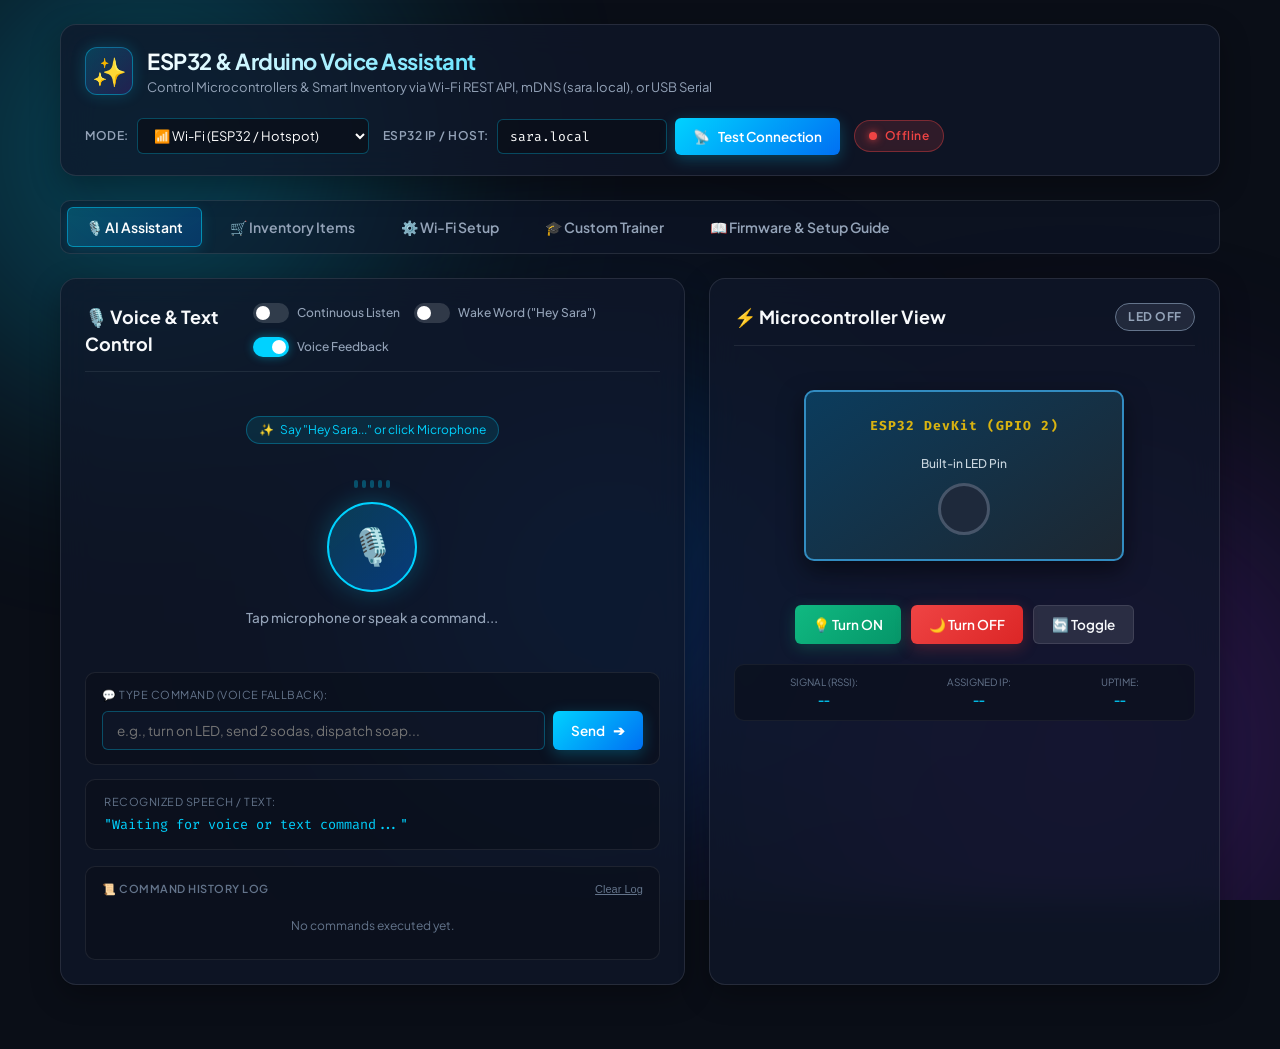
==== commit 5e3f0cf0: "Add files via upload" ====
--- a/index.html
+++ b/index.html
@@ -24,7 +24,7 @@
         <div class="logo-icon">✨</div>
         <div>
           <h1>ESP32 & Arduino Voice Assistant</h1>
-          <p class="subtitle">Control Microcontrollers via Wi-Fi REST API, mDNS (sara.local), or USB Web Serial</p>
+          <p class="subtitle">Control Microcontrollers & Smart Inventory via Wi-Fi REST API, mDNS (sara.local), or USB Serial</p>
         </div>
       </div>
 
@@ -71,6 +71,7 @@
     <!-- Navigation Tabs -->
     <nav class="nav-tabs">
       <button class="tab-btn active" data-tab="assistant">🎙️ AI Assistant</button>
+      <button class="tab-btn" data-tab="inventory">🛒 Inventory Items</button>
       <button class="tab-btn" data-tab="wifi-setup">⚙️ Wi-Fi Setup</button>
       <button class="tab-btn" data-tab="trainer">🎓 Custom Trainer</button>
       <button class="tab-btn" data-tab="guide">📖 Firmware & Setup Guide</button>
@@ -130,7 +131,7 @@
             <div class="text-command-box">
               <label for="commandTextInput" class="text-command-label">💬 Type Command (Voice Fallback):</label>
               <div class="input-group">
-                <input type="text" id="commandTextInput" placeholder="e.g., turn on LED, turn off, toggle light..." autocomplete="off">
+                <input type="text" id="commandTextInput" placeholder="e.g., turn on LED, send 2 sodas, dispatch soap..." autocomplete="off">
                 <button id="sendTextCommandBtn" class="btn btn-primary">
                   <span>Send</span> ➔
                 </button>
@@ -200,7 +201,110 @@
         </div>
       </section>
 
-      <!-- TAB 2: Wi-Fi Setup -->
+      <!-- TAB 2: Smart Inventory Items (4 Sections) -->
+      <section id="tab-inventory" class="tab-content">
+        <!-- Add Item Form Card -->
+        <div class="card glass-card" style="margin-bottom: 24px;">
+          <div class="card-header">
+            <h2>➕ Add Custom Item & Print to Serial Monitor</h2>
+          </div>
+          <p class="subtitle" style="margin-bottom: 20px;">
+            Select a category (Drinks, Soap, Vegies, Staple Meal), enter item name and quantity, then click Add & Print. The item details will be transmitted and printed directly on the Serial Monitor!
+          </p>
+
+          <form id="addItemForm" class="inventory-form">
+            <div class="form-row">
+              <div class="form-group flex-1">
+                <label for="itemCategory">Category:</label>
+                <select id="itemCategory" class="custom-select" required>
+                  <option value="Drinks">🥤 Drinks</option>
+                  <option value="Soap">🧼 Soap</option>
+                  <option value="Vegies">🥦 Vegies</option>
+                  <option value="Staple Meal">🍚 Staple Meal</option>
+                </select>
+              </div>
+
+              <div class="form-group flex-2">
+                <label for="itemName">Item Name:</label>
+                <input type="text" id="itemName" placeholder="e.g. Orange Juice, Hand Wash, Tomato, Basmati Rice" required>
+              </div>
+
+              <div class="form-group flex-1">
+                <label for="itemQuantity">Quantity:</label>
+                <input type="text" id="itemQuantity" placeholder="e.g. 2 Bottles, 5 kg, 3 Bars" required>
+              </div>
+            </div>
+
+            <button type="submit" id="addItemBtn" class="btn btn-primary" style="width: 100%; margin-top: 10px;">
+              🚀 Add Item & Print to Serial Monitor
+            </button>
+          </form>
+          <div id="inventoryToast"></div>
+        </div>
+
+        <!-- 4 Categorized Inventory Grid -->
+        <div class="inventory-grid">
+          
+          <!-- Category 1: Drinks -->
+          <div class="card glass-card category-card drinks-theme">
+            <div class="category-header">
+              <div class="category-title">
+                <span class="category-icon">🥤</span>
+                <h3>Drinks</h3>
+              </div>
+              <span id="drinksCountBadge" class="count-badge">0 Items</span>
+            </div>
+            <div id="drinksList" class="item-list">
+              <!-- Dynamically populated -->
+            </div>
+          </div>
+
+          <!-- Category 2: Soap -->
+          <div class="card glass-card category-card soap-theme">
+            <div class="category-header">
+              <div class="category-title">
+                <span class="category-icon">🧼</span>
+                <h3>Soap</h3>
+              </div>
+              <span id="soapCountBadge" class="count-badge">0 Items</span>
+            </div>
+            <div id="soapList" class="item-list">
+              <!-- Dynamically populated -->
+            </div>
+          </div>
+
+          <!-- Category 3: Vegies -->
+          <div class="card glass-card category-card vegies-theme">
+            <div class="category-header">
+              <div class="category-title">
+                <span class="category-icon">🥦</span>
+                <h3>Vegies</h3>
+              </div>
+              <span id="vegiesCountBadge" class="count-badge">0 Items</span>
+            </div>
+            <div id="vegiesList" class="item-list">
+              <!-- Dynamically populated -->
+            </div>
+          </div>
+
+          <!-- Category 4: Staple Meal -->
+          <div class="card glass-card category-card staple-theme">
+            <div class="category-header">
+              <div class="category-title">
+                <span class="category-icon">🍚</span>
+                <h3>Staple Meal</h3>
+              </div>
+              <span id="stapleCountBadge" class="count-badge">0 Items</span>
+            </div>
+            <div id="stapleList" class="item-list">
+              <!-- Dynamically populated -->
+            </div>
+          </div>
+
+        </div>
+      </section>
+
+      <!-- TAB 3: Wi-Fi Setup -->
       <section id="tab-wifi-setup" class="tab-content">
         <div class="card glass-card">
           <div class="card-header">
@@ -261,7 +365,7 @@
         </div>
       </section>
 
-      <!-- TAB 3: Custom Voice Trainer -->
+      <!-- TAB 4: Custom Voice Trainer -->
       <section id="tab-trainer" class="tab-content">
         <div class="card glass-card">
           <div class="card-header">
@@ -302,13 +406,13 @@
         </div>
       </section>
 
-      <!-- TAB 4: Firmware & Setup Guide -->
+      <!-- TAB 5: Firmware & Setup Guide -->
       <section id="tab-guide" class="tab-content">
         <div class="setup-guide-container">
           <!-- ESP32 Instructions & Firmware Code -->
           <div class="card glass-card">
             <div class="card-header">
-              <h2>📖 ESP32 DevKit Wiring & Firmware (with mDNS & Auto-Reboot)</h2>
+              <h2>📖 ESP32 DevKit Firmware (with Item Dispatch & Serial Monitor Printing)</h2>
             </div>
             
             <div class="guide-steps">
@@ -316,7 +420,7 @@
                 <div class="step-num">1</div>
                 <div class="step-content">
                   <strong>ESP32 Hardware Wiring</strong>
-                  <p>The built-in LED on ESP32 DevKit is connected to <strong>GPIO 2</strong>. For external LED control, connect an LED with a 220Ω resistor between <strong>GPIO 2</strong> and <strong>GND</strong>.</p>
+                  <p>Built-in LED is on <strong>GPIO 2</strong>. Connect an external LED with a 220Ω resistor between <strong>GPIO 2</strong> and <strong>GND</strong>.</p>
                 </div>
               </div>
 
@@ -324,7 +428,7 @@
                 <div class="step-num">2</div>
                 <div class="step-content">
                   <strong>Flash Code via Arduino IDE</strong>
-                  <p>In Arduino IDE, select <code>ESP32 Dev Module</code>, set Baud to <code>115200</code>, copy the code below, and click <strong>Upload</strong>. Open Serial Monitor (115200) to see connection logs.</p>
+                  <p>In Arduino IDE, select <code>ESP32 Dev Module</code>, set Baud to <code>115200</code>, copy the code below, and click <strong>Upload</strong>. Open Serial Monitor (115200) to see connection logs and item dispatches.</p>
                 </div>
               </div>
             </div>
@@ -336,14 +440,14 @@
               </div>
               <pre class="code-block"><code id="esp32CodeBlock">/*
   ========================================================================
-  ESP32 AI Voice Assistant Firmware
+  ESP32 AI Voice Assistant & Smart Inventory Firmware
   Features:
+    - Serial Monitor Item Printer (Category, Item Name, Quantity)
+    - /item REST Endpoint & ITEM: Category,Name,Qty Serial Command
     - Non-Volatile Preferences storage for Wi-Fi SSID & Password
     - Automatic ESP.restart() after credential updates
     - mDNS support: Access via http://sara.local
-    - Dual SoftAP + Station WiFi Mode with auto-reconnect fallback
-    - Web Server REST API (/status, /led/on, /led/off, /led/toggle, /wifi/save, /reboot)
-    - USB Web Serial command processor (115200 Baud)
+    - Dual SoftAP + Station WiFi Mode
   ========================================================================
 */
 #include &lt;WiFi.h&gt;
@@ -370,6 +474,15 @@
   server.sendHeader("Access-Control-Allow-Origin", "*");
   server.sendHeader("Access-Control-Allow-Methods", "GET, POST, OPTIONS");
   server.sendHeader("Access-Control-Allow-Headers", "*");
+}
+
+void printItemToSerial(String category, String name, String qty) {
+  Serial.println("\n==================================================");
+  Serial.println("📦 ITEM DISPATCHED TO SERIAL MONITOR");
+  Serial.println("   Category : " + category);
+  Serial.println("   Item Name: " + name);
+  Serial.println("   Quantity : " + qty);
+  Serial.println("==================================================\n");
 }
 
 void handleStatus() {
@@ -405,6 +518,18 @@
   handleStatus();
 }
 
+void handleItem() {
+  sendCORSHeader();
+  String category = server.hasArg("cat") ? server.arg("cat") : "General";
+  String name = server.hasArg("name") ? server.arg("name") : "Unknown Item";
+  String qty = server.hasArg("qty") ? server.arg("qty") : "1";
+
+  printItemToSerial(category, name, qty);
+
+  String json = "{\"status\":\"printed\",\"category\":\"" + category + "\",\"name\":\"" + name + "\",\"qty\":\"" + qty + "\"}";
+  server.send(200, "application/json", json);
+}
+
 void handleReboot() {
   sendCORSHeader();
   server.send(200, "application/json", "{\"status\":\"rebooting\",\"message\":\"ESP32 is restarting...\"}");
@@ -423,7 +548,7 @@
     preferences.putString("pass", wifiPASS);
     preferences.end();
 
-    server.send(200, "application/json", "{\"status\":\"saved\",\"message\":\"Credentials saved! ESP32 is restarting now...\"}");
+    server.send(200, "application/json", "{\"status\":\"saved\",\"message\":\"Credentials saved! ESP32 is restarting...\"}");
     
     Serial.println("Wi-Fi Credentials Saved. Restarting ESP32...");
     delay(1500);
@@ -439,20 +564,17 @@
   digitalWrite(LED_PIN, LOW);
   bootTime = millis();
 
-  // Load saved Wi-Fi credentials from Flash Preferences
   preferences.begin("wifi_config", true);
   wifiSSID = preferences.getString("ssid", "");
   wifiPASS = preferences.getString("pass", "");
   preferences.end();
 
-  // Enable AP Mode for initial setup
   WiFi.mode(WIFI_AP_STA);
   WiFi.softAP("ESP32_Sara_Setup", "12345678");
   Serial.println("------------------------------------------");
   Serial.println("SoftAP Started: ESP32_Sara_Setup (Pass: 12345678)");
   Serial.println("AP IP address: " + WiFi.softAPIP().toString());
 
-  // If Wi-Fi credentials saved, attempt to connect to router
   if (wifiSSID.length() &gt; 0) {
     Serial.println("Connecting to Wi-Fi SSID: " + wifiSSID);
     WiFi.begin(wifiSSID.c_str(), wifiPASS.c_str());
@@ -472,20 +594,18 @@
     }
   }
 
-  // Start mDNS responder (allows http://sara.local access)
   if (MDNS.begin("sara")) {
     Serial.println("✨ mDNS responder started: http://sara.local");
   }
 
-  // Define HTTP REST endpoints
   server.on("/status", HTTP_GET, handleStatus);
   server.on("/led/on", HTTP_GET, handleLedOn);
   server.on("/led/off", HTTP_GET, handleLedOff);
   server.on("/led/toggle", HTTP_GET, handleLedToggle);
+  server.on("/item", HTTP_GET, handleItem);
   server.on("/wifi/save", HTTP_GET, handleWifiSave);
   server.on("/reboot", HTTP_GET, handleReboot);
 
-  // Enable CORS preflight OPTIONS request handling
   server.onNotFound([]() {
     if (server.method() == HTTP_OPTIONS) {
       sendCORSHeader();
@@ -503,40 +623,34 @@
 void loop() {
   server.handleClient();
 
-  // Process incoming USB Serial commands
   if (Serial.available() &gt; 0) {
     String cmd = Serial.readStringUntil('\n');
     cmd.trim();
-    cmd.toUpperCase();
-
-    if (cmd == "LED_ON" || cmd == "ON" || cmd == "1") {
+
+    if (cmd.equalsIgnoreCase("LED_ON") || cmd.equalsIgnoreCase("ON") || cmd == "1") {
       setLed(true);
       Serial.println("STATUS:ON");
-    } else if (cmd == "LED_OFF" || cmd == "OFF" || cmd == "0") {
+    } else if (cmd.equalsIgnoreCase("LED_OFF") || cmd.equalsIgnoreCase("OFF") || cmd == "0") {
       setLed(false);
       Serial.println("STATUS:OFF");
-    } else if (cmd == "LED_TOGGLE" || cmd == "TOGGLE") {
+    } else if (cmd.equalsIgnoreCase("LED_TOGGLE") || cmd.equalsIgnoreCase("TOGGLE")) {
       setLed(!ledState);
       Serial.println(ledState ? "STATUS:ON" : "STATUS:OFF");
-    } else if (cmd == "STATUS") {
-      Serial.println(ledState ? "STATUS:ON" : "STATUS:OFF");
-    } else if (cmd == "REBOOT") {
+    } else if (cmd.startsWith("ITEM:")) {
+      // Format: ITEM:Category,Name,Quantity
+      String data = cmd.substring(5);
+      int c1 = data.indexOf(',');
+      int c2 = data.indexOf(',', c1 + 1);
+      if (c1 &gt; 0) {
+        String cat = data.substring(0, c1);
+        String name = (c2 &gt; 0) ? data.substring(c1 + 1, c2) : data.substring(c1 + 1);
+        String qty = (c2 &gt; 0) ? data.substring(c2 + 1) : "1";
+        printItemToSerial(cat, name, qty);
+      }
+    } else if (cmd.equalsIgnoreCase("REBOOT")) {
       Serial.println("Rebooting ESP32...");
       delay(500);
       ESP.restart();
-    } else if (cmd.startsWith("WIFI:")) {
-      int commaPos = cmd.indexOf(',');
-      if (commaPos &gt; 5) {
-        String ssid = cmd.substring(5, commaPos);
-        String pass = cmd.substring(commaPos + 1);
-        preferences.begin("wifi_config", false);
-        preferences.putString("ssid", ssid);
-        preferences.putString("pass", pass);
-        preferences.end();
-        Serial.println("WIFI_SAVED:" + ssid + ". Restarting...");
-        delay(1000);
-        ESP.restart();
-      }
     }
   }
 }</code></pre>
@@ -550,7 +664,7 @@
             </div>
             
             <p style="color: var(--text-muted); font-size: 14px; margin-bottom: 15px;">
-              If using an Arduino Uno or Nano (ATmega328P without Wi-Fi), connect via USB cable, set baud rate to <code>115200</code> or <code>9600</code>, and upload the sketch below.
+              Arduino sketch updated with <code>ITEM:Category,Name,Quantity</code> serial monitor print handler.
             </p>
 
             <div class="code-card">
@@ -559,17 +673,25 @@
                 <button id="copyArduinoCodeBtn" class="btn btn-sm btn-primary">📋 Copy Arduino Code</button>
               </div>
               <pre class="code-block"><code id="arduinoCodeBlock">/*
-  Arduino Uno / Nano AI Voice Assistant - Web Serial Sketch
-  Baud rate: 115200
+  Arduino Uno / Nano AI Voice Assistant & Item Dispatch Sketch
 */
-const int LED_PIN = LED_BUILTIN; // Pin 13 on Arduino Uno
+const int LED_PIN = LED_BUILTIN;
 bool ledState = false;
+
+void printItemToSerial(String category, String name, String qty) {
+  Serial.println(F("\n=================================================="));
+  Serial.println(F("📦 ITEM DISPATCHED TO SERIAL MONITOR"));
+  Serial.print(F("   Category : ")); Serial.println(category);
+  Serial.print(F("   Item Name: ")); Serial.println(name);
+  Serial.print(F("   Quantity : ")); Serial.println(qty);
+  Serial.println(F("==================================================\n"));
+}
 
 void setup() {
   Serial.begin(115200);
   pinMode(LED_PIN, OUTPUT);
   digitalWrite(LED_PIN, LOW);
-  Serial.println("ARDUINO UNO VOICE CONTROL READY");
+  Serial.println("ARDUINO VOICE & ITEM DISPATCH CONTROL READY");
   Serial.println("STATUS:OFF");
 }
 
@@ -577,16 +699,23 @@
   if (Serial.available() &gt; 0) {
     String input = Serial.readStringUntil('\n');
     input.trim();
-    input.toUpperCase();
-
-    if (input == "1" || input == "ON" || input == "LED_ON") {
+
+    if (input == "1" || input.equalsIgnoreCase("ON") || input.equalsIgnoreCase("LED_ON")) {
       setLedState(true);
-    } else if (input == "0" || input == "OFF" || input == "LED_OFF") {
+    } else if (input == "0" || input.equalsIgnoreCase("OFF") || input.equalsIgnoreCase("LED_OFF")) {
       setLedState(false);
-    } else if (input == "TOGGLE" || input == "T" || input == "LED_TOGGLE") {
+    } else if (input.equalsIgnoreCase("TOGGLE") || input.equalsIgnoreCase("LED_TOGGLE")) {
       setLedState(!ledState);
-    } else if (input == "STATUS" || input == "S") {
-      reportStatus();
+    } else if (input.startsWith("ITEM:")) {
+      String data = input.substring(5);
+      int c1 = data.indexOf(',');
+      int c2 = data.indexOf(',', c1 + 1);
+      if (c1 &gt; 0) {
+        String cat = data.substring(0, c1);
+        String name = (c2 &gt; 0) ? data.substring(c1 + 1, c2) : data.substring(c1 + 1);
+        String qty = (c2 &gt; 0) ? data.substring(c2 + 1) : "1";
+        printItemToSerial(cat, name, qty);
+      }
     }
   }
 }
@@ -594,15 +723,7 @@
 void setLedState(bool state) {
   ledState = state;
   digitalWrite(LED_PIN, ledState ? HIGH : LOW);
-  reportStatus();
-}
-
-void reportStatus() {
-  if (ledState) {
-    Serial.println("STATUS:ON");
-  } else {
-    Serial.println("STATUS:OFF");
-  }
+  Serial.println(ledState ? "STATUS:ON" : "STATUS:OFF");
 }</code></pre>
             </div>
           </div>
--- a/styles.css
+++ b/styles.css
@@ -1,5 +1,5 @@
 /* ==========================================================================
-   ESP32 / Arduino AI Voice Assistant - Modern Dark Glassmorphic Theme
+   ESP32 / Arduino AI Voice Assistant & Smart Inventory Theme
    ========================================================================== */
 
 :root {
@@ -7,28 +7,33 @@
   --card-bg: rgba(15, 23, 42, 0.75);
   --card-border: rgba(255, 255, 255, 0.1);
   --glass-glow: rgba(0, 210, 255, 0.15);
-  
+
   --primary: #00d2ff;
   --primary-hover: #00b4db;
   --primary-glow: rgba(0, 210, 255, 0.4);
-  
+
+  --drinks-color: #00d2ff;
+  --soup-color: #a855f7;
+  --vegies-color: #10b981;
+  --staple-color: #f59e0b;
+
   --success: #10b981;
   --success-glow: rgba(16, 185, 129, 0.4);
   --danger: #ef4444;
   --danger-glow: rgba(239, 68, 68, 0.4);
   --warning: #f59e0b;
-  
+
   --text-main: #f8fafc;
   --text-muted: #94a3b8;
   --text-dim: #64748b;
-  
+
   --font-sans: 'Plus Jakarta Sans', -apple-system, BlinkMacSystemFont, sans-serif;
   --font-mono: 'Fira Code', monospace;
-  
+
   --radius-lg: 16px;
   --radius-md: 10px;
   --radius-sm: 6px;
-  
+
   --transition: all 0.25s cubic-bezier(0.4, 0, 0.2, 1);
 }
 
@@ -93,9 +98,17 @@
 }
 
 @keyframes floatBlob {
-  0% { transform: translate(0, 0) scale(1); }
-  50% { transform: translate(60px, 40px) scale(1.1); }
-  100% { transform: translate(-40px, 80px) scale(0.9); }
+  0% {
+    transform: translate(0, 0) scale(1);
+  }
+
+  50% {
+    transform: translate(60px, 40px) scale(1.1);
+  }
+
+  100% {
+    transform: translate(-40px, 80px) scale(0.9);
+  }
 }
 
 /* --- Layout Container --- */
@@ -389,12 +402,12 @@
   transition: var(--transition);
 }
 
-.toggle-switch input:checked + .slider {
+.toggle-switch input:checked+.slider {
   background: var(--primary);
   box-shadow: 0 0 10px var(--primary-glow);
 }
 
-.toggle-switch input:checked + .slider::before {
+.toggle-switch input:checked+.slider::before {
   transform: translateX(16px);
 }
 
@@ -455,16 +468,41 @@
   animation: soundwave 1s infinite ease-in-out alternate;
 }
 
-.soundwave-container.active .bar:nth-child(1) { animation-delay: 0.1s; }
-.soundwave-container.active .bar:nth-child(2) { animation-delay: 0.3s; }
-.soundwave-container.active .bar:nth-child(3) { animation-delay: 0.2s; }
-.soundwave-container.active .bar:nth-child(4) { animation-delay: 0.4s; }
-.soundwave-container.active .bar:nth-child(5) { animation-delay: 0.15s; }
+.soundwave-container.active .bar:nth-child(1) {
+  animation-delay: 0.1s;
+}
+
+.soundwave-container.active .bar:nth-child(2) {
+  animation-delay: 0.3s;
+}
+
+.soundwave-container.active .bar:nth-child(3) {
+  animation-delay: 0.2s;
+}
+
+.soundwave-container.active .bar:nth-child(4) {
+  animation-delay: 0.4s;
+}
+
+.soundwave-container.active .bar:nth-child(5) {
+  animation-delay: 0.15s;
+}
 
 @keyframes soundwave {
-  0% { height: 6px; background: var(--primary); }
-  50% { height: 26px; background: #38bdf8; }
-  100% { height: 12px; background: #818cf8; }
+  0% {
+    height: 6px;
+    background: var(--primary);
+  }
+
+  50% {
+    height: 26px;
+    background: #38bdf8;
+  }
+
+  100% {
+    height: 12px;
+    background: #818cf8;
+  }
 }
 
 .mic-button {
@@ -497,9 +535,17 @@
 }
 
 @keyframes micPulse {
-  0% { box-shadow: 0 0 0 0 rgba(239, 68, 68, 0.7); }
-  70% { box-shadow: 0 0 0 20px rgba(239, 68, 68, 0); }
-  100% { box-shadow: 0 0 0 0 rgba(239, 68, 68, 0); }
+  0% {
+    box-shadow: 0 0 0 0 rgba(239, 68, 68, 0.7);
+  }
+
+  70% {
+    box-shadow: 0 0 0 20px rgba(239, 68, 68, 0);
+  }
+
+  100% {
+    box-shadow: 0 0 0 0 rgba(239, 68, 68, 0);
+  }
 }
 
 .voice-status {
@@ -775,6 +821,201 @@
   font-size: 12px;
   color: var(--primary);
   font-weight: 600;
+}
+
+/* ==========================================================================
+   SMART INVENTORY & 4 CATEGORY SECTIONS STYLING
+   ========================================================================== */
+
+.inventory-form .form-row {
+  display: flex;
+  gap: 16px;
+  flex-wrap: wrap;
+}
+
+.flex-1 {
+  flex: 1;
+  min-width: 160px;
+}
+
+.flex-2 {
+  flex: 2;
+  min-width: 240px;
+}
+
+.inventory-grid {
+  display: grid;
+  grid-template-columns: 1fr 1fr;
+  gap: 24px;
+}
+
+@media (max-width: 850px) {
+  .inventory-grid {
+    grid-template-columns: 1fr;
+  }
+}
+
+.category-card {
+  position: relative;
+  overflow: hidden;
+  transition: var(--transition);
+}
+
+.category-card:hover {
+  transform: translateY(-3px);
+  box-shadow: 0 12px 35px rgba(0, 0, 0, 0.4);
+}
+
+.category-header {
+  display: flex;
+  justify-content: space-between;
+  align-items: center;
+  padding-bottom: 14px;
+  margin-bottom: 16px;
+  border-bottom: 1px solid rgba(255, 255, 255, 0.08);
+}
+
+.category-title {
+  display: flex;
+  align-items: center;
+  gap: 10px;
+}
+
+.category-icon {
+  font-size: 24px;
+}
+
+.category-title h3 {
+  font-size: 18px;
+  font-weight: 700;
+}
+
+.count-badge {
+  font-size: 11px;
+  font-weight: 700;
+  padding: 3px 10px;
+  border-radius: 20px;
+  text-transform: uppercase;
+  letter-spacing: 0.5px;
+}
+
+/* Category Specific Themes */
+.drinks-theme {
+  border-top: 3px solid var(--drinks-color);
+}
+
+.drinks-theme .category-title h3 {
+  color: var(--drinks-color);
+}
+
+.drinks-theme .count-badge {
+  background: rgba(0, 210, 255, 0.15);
+  color: var(--drinks-color);
+  border: 1px solid rgba(0, 210, 255, 0.3);
+}
+
+.soap-theme {
+  border-top: 3px solid var(--soap-color);
+}
+
+.soap-theme .category-title h3 {
+  color: var(--soap-color);
+}
+
+.soap-theme .count-badge {
+  background: rgba(168, 85, 247, 0.15);
+  color: var(--soap-color);
+  border: 1px solid rgba(168, 85, 247, 0.3);
+}
+
+.vegies-theme {
+  border-top: 3px solid var(--vegies-color);
+}
+
+.vegies-theme .category-title h3 {
+  color: var(--vegies-color);
+}
+
+.vegies-theme .count-badge {
+  background: rgba(16, 185, 129, 0.15);
+  color: var(--vegies-color);
+  border: 1px solid rgba(16, 185, 129, 0.3);
+}
+
+.staple-theme {
+  border-top: 3px solid var(--staple-color);
+}
+
+.staple-theme .category-title h3 {
+  color: var(--staple-color);
+}
+
+.staple-theme .count-badge {
+  background: rgba(245, 158, 11, 0.15);
+  color: var(--staple-color);
+  border: 1px solid rgba(245, 158, 11, 0.3);
+}
+
+.item-list {
+  display: flex;
+  flex-direction: column;
+  gap: 10px;
+  min-height: 80px;
+}
+
+.item-card {
+  display: flex;
+  align-items: center;
+  justify-content: space-between;
+  background: rgba(10, 15, 26, 0.6);
+  border: 1px solid rgba(255, 255, 255, 0.08);
+  padding: 12px 16px;
+  border-radius: var(--radius-md);
+  transition: var(--transition);
+}
+
+.item-card:hover {
+  background: rgba(10, 15, 26, 0.85);
+  border-color: rgba(0, 210, 255, 0.3);
+}
+
+.item-info {
+  display: flex;
+  align-items: center;
+  gap: 12px;
+}
+
+.item-name {
+  font-size: 14px;
+  font-weight: 600;
+  color: var(--text-main);
+}
+
+.item-qty-badge {
+  font-family: var(--font-mono);
+  font-size: 12px;
+  font-weight: 600;
+  padding: 3px 8px;
+  border-radius: 6px;
+  background: rgba(255, 255, 255, 0.08);
+  color: var(--primary);
+  border: 1px solid rgba(0, 210, 255, 0.2);
+}
+
+.item-actions {
+  display: flex;
+  align-items: center;
+  gap: 8px;
+}
+
+.item-empty {
+  font-size: 13px;
+  color: var(--text-dim);
+  text-align: center;
+  padding: 20px;
+  background: rgba(10, 15, 26, 0.3);
+  border-radius: var(--radius-md);
+  border: 1px dashed rgba(255, 255, 255, 0.08);
 }
 
 /* --- Button System --- */
@@ -904,8 +1145,15 @@
 }
 
 @keyframes fadeIn {
-  from { opacity: 0; transform: translateY(-6px); }
-  to { opacity: 1; transform: translateY(0); }
+  from {
+    opacity: 0;
+    transform: translateY(-6px);
+  }
+
+  to {
+    opacity: 1;
+    transform: translateY(0);
+  }
 }
 
 /* --- Active Voice Rules & Delete Buttons --- */
